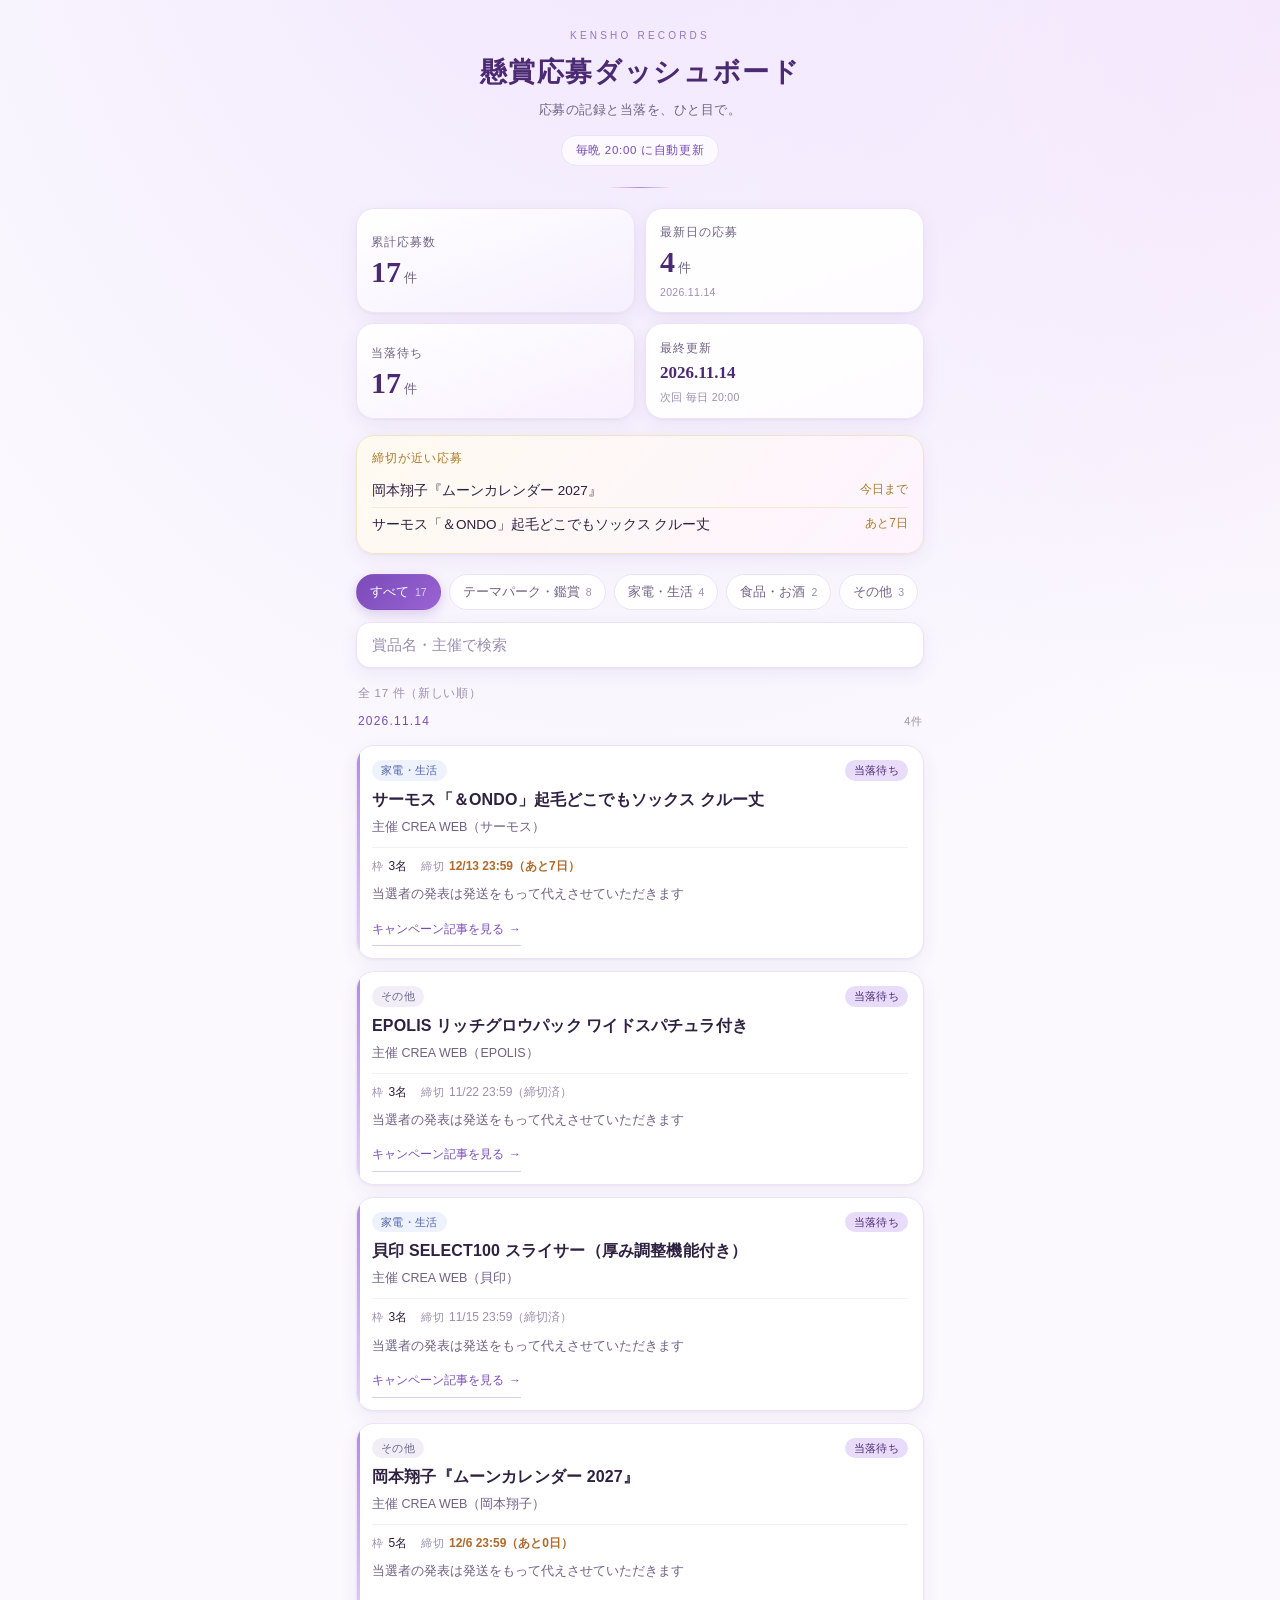
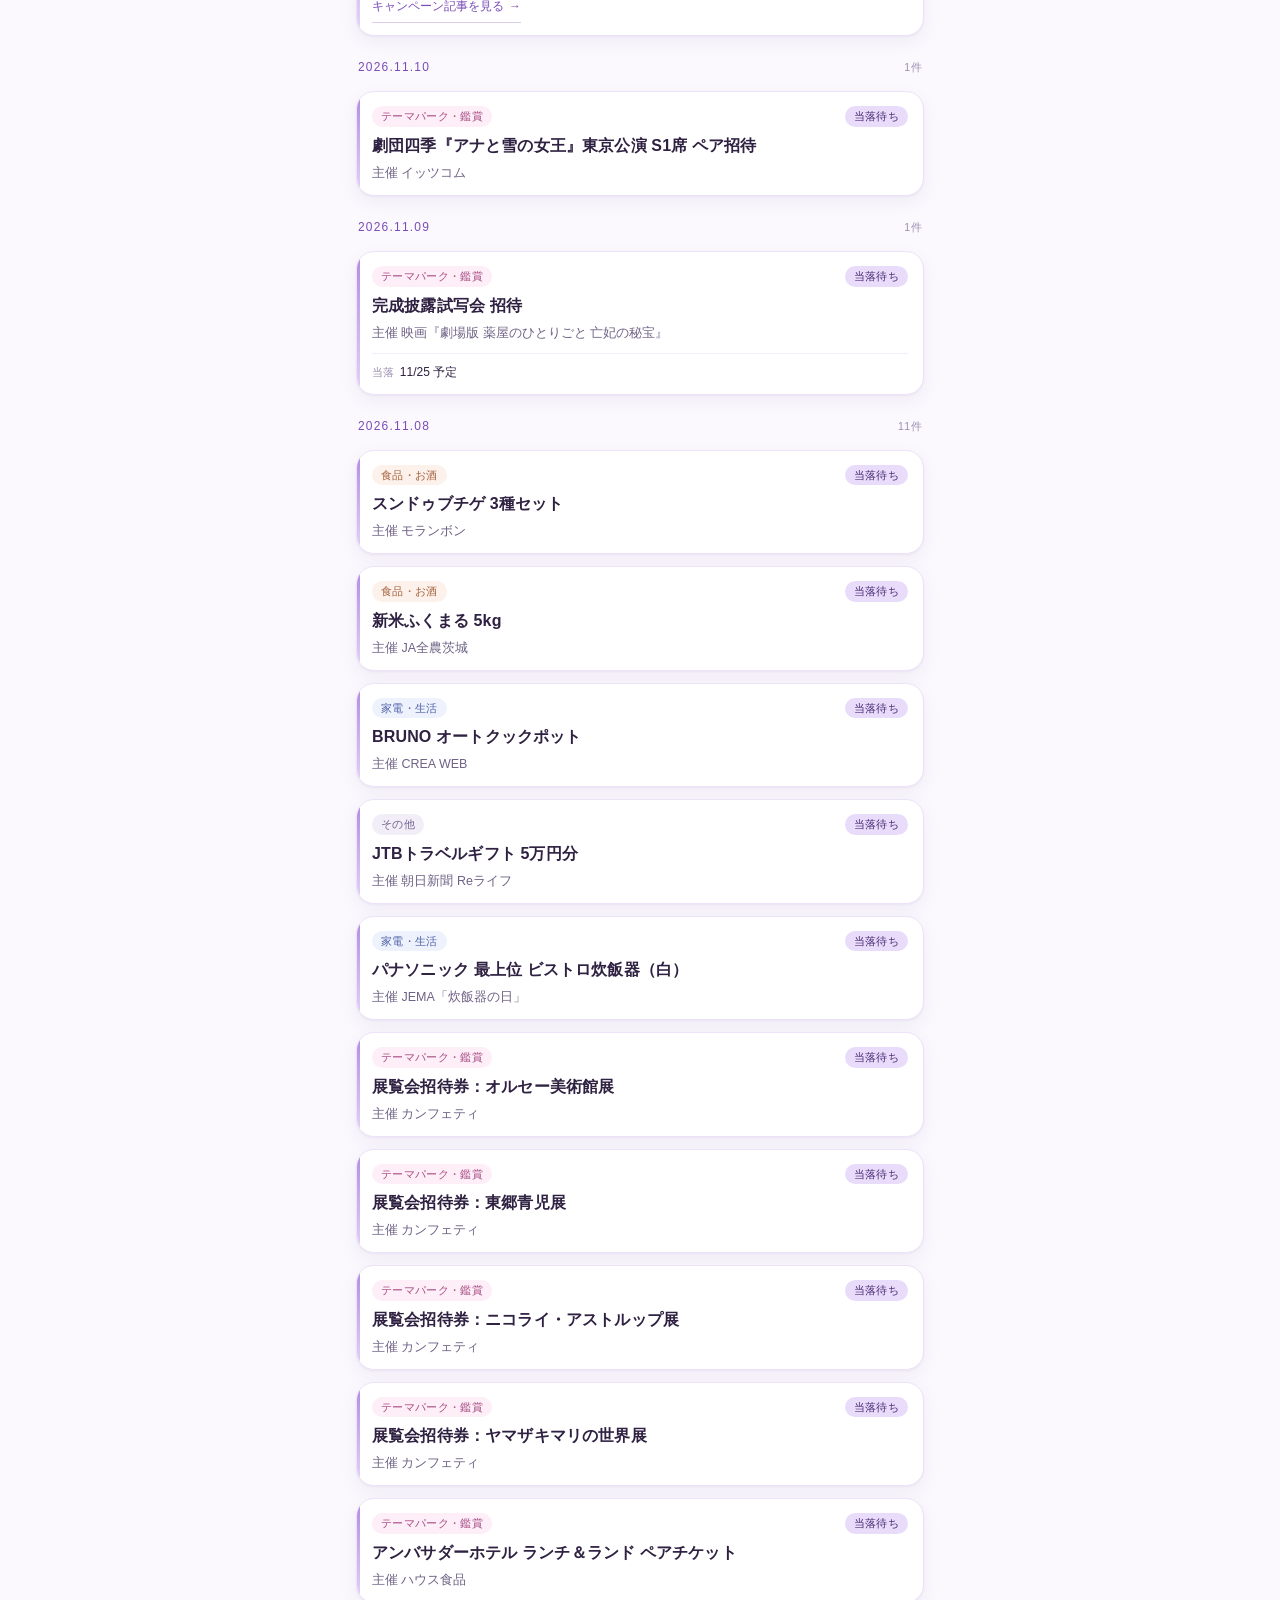
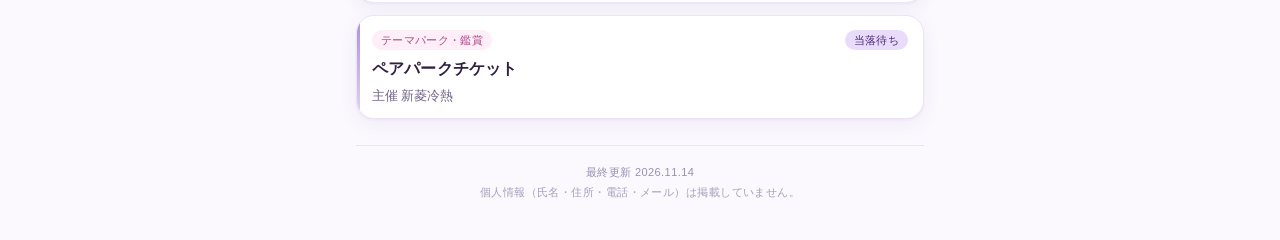
==== index.html @ 9b1d7da9 "懸賞応募ダッシュボードを公開（応募17件）" ====
<!DOCTYPE html>
<html lang="ja">
<head>
<meta charset="utf-8">
<meta name="viewport" content="width=device-width, initial-scale=1, viewport-fit=cover">
<title>懸賞応募ダッシュボード</title>
<meta name="description" content="応募した懸賞の記録と当落をまとめた個人用ダッシュボード。毎晩20:00に自動更新されます。">
<meta name="theme-color" content="#7a4bb8">
<meta name="color-scheme" content="light">
<link rel="manifest" href="manifest.json">
<link rel="icon" href="icon.svg" type="image/svg+xml">
<link rel="apple-touch-icon" href="icon.svg">
<meta name="apple-mobile-web-app-capable" content="yes">
<meta name="apple-mobile-web-app-title" content="懸賞ダッシュ">
<link rel="stylesheet" href="styles.css">
</head>
<body>

<header class="hero">
  <p class="eyebrow">Kensho Records</p>
  <h1>懸賞応募<br class="sp">ダッシュボード</h1>
  <p class="hero-sub">応募の記録と当落を、ひと目で。</p>
  <p class="hero-update">毎晩 20:00 に自動更新</p>
</header>

<main class="wrap">

  <section class="tiles" aria-label="サマリー">
    <div class="tile">
      <p class="tile-label">累計応募数</p>
      <p class="tile-value"><span id="t-total">–</span><span class="unit">件</span></p>
    </div>
    <div class="tile">
      <p class="tile-label">最新日の応募</p>
      <p class="tile-value"><span id="t-latest">–</span><span class="unit">件</span></p>
      <p class="tile-note" id="t-latest-date">&nbsp;</p>
    </div>
    <div class="tile">
      <p class="tile-label">当落待ち</p>
      <p class="tile-value"><span id="t-waiting">–</span><span class="unit">件</span></p>
    </div>
    <div class="tile">
      <p class="tile-label">最終更新</p>
      <p class="tile-value tile-value-sm" id="t-updated">–</p>
      <p class="tile-note">次回 <span id="t-next">–</span></p>
    </div>
  </section>

  <section class="soon" id="soon" hidden>
    <p class="soon-title">締切が近い応募</p>
    <ul class="soon-list" id="soon-list"></ul>
  </section>

  <nav class="filters" aria-label="カテゴリ">
    <button class="chip is-active" data-cat="all" type="button">すべて<span class="chip-num" data-num="all"></span></button>
    <button class="chip" data-cat="テーマパーク・鑑賞" type="button">テーマパーク・鑑賞<span class="chip-num" data-num="テーマパーク・鑑賞"></span></button>
    <button class="chip" data-cat="家電・生活" type="button">家電・生活<span class="chip-num" data-num="家電・生活"></span></button>
    <button class="chip" data-cat="食品・お酒" type="button">食品・お酒<span class="chip-num" data-num="食品・お酒"></span></button>
    <button class="chip" data-cat="その他" type="button">その他<span class="chip-num" data-num="その他"></span></button>
  </nav>

  <div class="search">
    <input id="q" type="search" placeholder="賞品名・主催で検索" autocomplete="off" aria-label="検索">
  </div>

  <p class="count" id="count"></p>

  <div id="list" class="list"></div>

  <p class="empty" id="empty" hidden>該当する応募が見つかりませんでした。</p>

  <footer class="foot">
    <p>最終更新 <span id="f-updated">–</span></p>
    <p class="foot-note">個人情報（氏名・住所・電話・メール）は掲載していません。</p>
  </footer>

</main>

<script src="app.js"></script>
</body>
</html>
---- styles.css ----
/* 懸賞応募ダッシュボード — lilac & purple, mobile first */

:root{
  --ink:#2f2141;
  --ink-soft:#6f6285;
  --ink-mute:#9a8fb0;
  --purple:#7a4bb8;
  --purple-deep:#4b2a73;
  --purple-soft:#b389e0;
  --lav:#f5eefd;
  --lav-2:#e9dcfb;
  --line:#ece3f8;
  --card:#ffffff;
  --gold:#a97b25;
  --gold-bg:#fbf2dc;
  --radius:18px;
  --shadow:0 6px 18px rgba(90,55,140,.07), 0 1px 2px rgba(90,55,140,.05);
}

*{box-sizing:border-box;}

html,body{margin:0;padding:0;}

body{
  min-height:100dvh;
  background:
    radial-gradient(120% 60% at 50% -10%, #efe4fd 0%, rgba(239,228,253,0) 60%),
    radial-gradient(80% 40% at 100% 0%, #f7e9fb 0%, rgba(247,233,251,0) 55%),
    #fbf9fe;
  color:var(--ink);
  font-family:-apple-system, BlinkMacSystemFont, "Hiragino Kaku Gothic ProN", "Noto Sans JP", "Yu Gothic", Meiryo, sans-serif;
  font-size:16px;
  line-height:1.6;
  -webkit-text-size-adjust:100%;
  overflow-x:hidden;
}

/* ---------- hero ---------- */

.hero{
  padding:calc(28px + env(safe-area-inset-top)) 20px 22px;
  text-align:center;
  position:relative;
}
.hero::after{
  content:"";
  position:absolute;left:50%;bottom:0;transform:translateX(-50%);
  width:64px;height:1px;
  background:linear-gradient(90deg,transparent,var(--purple-soft),transparent);
}
.eyebrow{
  margin:0 0 10px;
  font-size:10px;
  letter-spacing:.32em;
  text-transform:uppercase;
  color:var(--purple);
  opacity:.75;
}
.hero h1{
  margin:0;
  font-family:"Hiragino Mincho ProN","Yu Mincho","Noto Serif JP",serif;
  font-size:27px;
  line-height:1.35;
  letter-spacing:.06em;
  font-weight:600;
  color:var(--purple-deep);
}
.hero-sub{
  margin:10px 0 0;
  font-size:13px;
  color:var(--ink-soft);
  letter-spacing:.04em;
}
.hero-update{
  display:inline-block;
  margin:14px 0 0;
  padding:5px 14px;
  border-radius:999px;
  background:rgba(255,255,255,.75);
  border:1px solid var(--line);
  font-size:11.5px;
  letter-spacing:.06em;
  color:var(--purple);
}

/* ---------- layout ---------- */

.wrap{
  max-width:600px;
  margin:0 auto;
  padding:20px 16px calc(36px + env(safe-area-inset-bottom));
}

/* ---------- tiles ---------- */

.tiles{
  display:grid;
  grid-template-columns:1fr 1fr;
  gap:10px;
}
.tile{
  background:linear-gradient(160deg,#ffffff 0%,#fdfbff 100%);
  border:1px solid var(--line);
  border-radius:var(--radius);
  padding:14px 14px 12px;
  box-shadow:var(--shadow);
  min-height:96px;
  display:flex;
  flex-direction:column;
  justify-content:center;
}
.tile:nth-child(1){background:linear-gradient(160deg,#ffffff 0%,#f6efff 100%);}
.tile:nth-child(3){background:linear-gradient(160deg,#ffffff 0%,#f9f0ff 100%);}
.tile-label{
  margin:0 0 4px;
  font-size:11.5px;
  letter-spacing:.08em;
  color:var(--ink-soft);
}
.tile-value{
  margin:0;
  font-family:"Hiragino Mincho ProN","Yu Mincho",serif;
  font-size:30px;
  line-height:1.15;
  font-weight:600;
  color:var(--purple-deep);
  font-variant-numeric:tabular-nums;
  overflow-wrap:anywhere;
}
.tile-value-sm{font-size:17px;line-height:1.35;}
.tile-value .unit{
  font-family:inherit;
  font-size:13px;
  margin-left:3px;
  color:var(--ink-soft);
  font-weight:400;
}
.tile-note{
  margin:4px 0 0;
  font-size:10.5px;
  color:var(--ink-mute);
  letter-spacing:.03em;
}

/* ---------- deadline soon ---------- */

.soon{
  margin-top:16px;
  background:linear-gradient(135deg,#fffaf0 0%,#fdf4ff 100%);
  border:1px solid #f3e4c9;
  border-radius:var(--radius);
  padding:13px 15px 11px;
  box-shadow:var(--shadow);
}
.soon-title{
  margin:0 0 6px;
  font-size:11.5px;
  letter-spacing:.08em;
  color:var(--gold);
}
.soon-list{list-style:none;margin:0;padding:0;}
.soon-list li{
  display:flex;
  justify-content:space-between;
  gap:10px;
  padding:6px 0;
  font-size:13.5px;
  border-top:1px solid rgba(243,228,201,.7);
}
.soon-list li:first-child{border-top:0;}
.soon-list .soon-name{flex:1;min-width:0;overflow-wrap:anywhere;}
.soon-list .soon-when{white-space:nowrap;color:var(--gold);font-size:12px;}

/* ---------- filters ---------- */

.filters{
  display:flex;
  flex-wrap:wrap;
  gap:8px;
  margin:20px 0 12px;
}
.chip{
  appearance:none;
  border:1px solid var(--line);
  background:#fff;
  color:var(--ink-soft);
  font-family:inherit;
  font-size:12.5px;
  line-height:1;
  padding:9px 13px;
  border-radius:999px;
  min-height:36px;
  display:inline-flex;
  align-items:center;
  gap:6px;
  cursor:pointer;
  transition:background .18s, color .18s, border-color .18s, box-shadow .18s;
}
.chip:active{transform:scale(.98);}
.chip.is-active{
  background:linear-gradient(135deg,var(--purple) 0%,#9a63d4 100%);
  border-color:transparent;
  color:#fff;
  box-shadow:0 4px 12px rgba(122,75,184,.25);
}
.chip-num{
  font-size:10.5px;
  opacity:.7;
  font-variant-numeric:tabular-nums;
}

/* ---------- search ---------- */

.search input{
  width:100%;
  font-family:inherit;
  font-size:15px;
  color:var(--ink);
  background:#fff;
  border:1px solid var(--line);
  border-radius:14px;
  padding:12px 15px;
  min-height:46px;
  box-shadow:var(--shadow);
  -webkit-appearance:none;
  appearance:none;
}
.search input::placeholder{color:var(--ink-mute);}
.search input:focus{
  outline:none;
  border-color:var(--purple-soft);
  box-shadow:0 0 0 3px rgba(179,137,224,.18);
}

.count{
  margin:16px 2px 10px;
  font-size:11.5px;
  letter-spacing:.06em;
  color:var(--ink-mute);
}

/* ---------- list ---------- */

.list{display:flex;flex-direction:column;gap:12px;}

.datehead{
  display:flex;
  align-items:baseline;
  justify-content:space-between;
  gap:10px;
  margin:10px 2px 2px;
  font-size:12px;
  letter-spacing:.1em;
  color:var(--purple);
}
.datehead:first-child{margin-top:0;}
.datehead .dh-count{font-size:10.5px;color:var(--ink-mute);letter-spacing:.04em;}

.card{
  position:relative;
  background:var(--card);
  border:1px solid var(--line);
  border-radius:var(--radius);
  padding:14px 15px 12px;
  box-shadow:var(--shadow);
  overflow:hidden;
}
.card::before{
  content:"";
  position:absolute;left:0;top:0;bottom:0;
  width:3px;
  background:linear-gradient(180deg,var(--purple-soft),#e4d3f7);
}
.card-top{
  display:flex;
  align-items:center;
  flex-wrap:wrap;
  gap:6px;
  margin-bottom:7px;
}
.tag{
  font-size:10.5px;
  line-height:1;
  padding:5px 9px;
  border-radius:999px;
  letter-spacing:.03em;
  background:var(--lav);
  color:var(--purple);
  white-space:nowrap;
}
.tag.cat-park{background:#fdeef7;color:#a84d86;}
.tag.cat-home{background:#eef2fd;color:#4f63a8;}
.tag.cat-food{background:#fdf1ec;color:#a5623c;}
.tag.cat-other{background:#f1eef7;color:#6f6290;}

.pill{
  margin-left:auto;
  font-size:10.5px;
  line-height:1;
  padding:5px 9px;
  border-radius:999px;
  background:var(--lav-2);
  color:var(--purple-deep);
  white-space:nowrap;
  letter-spacing:.03em;
}
.pill.st-win{background:var(--gold-bg);color:var(--gold);}
.pill.st-lose{background:#f0eef3;color:#8b8494;}
.pill.st-ship{background:#e8f6f2;color:#2f7a68;}

.prize{
  margin:0;
  font-size:16px;
  line-height:1.5;
  font-weight:600;
  letter-spacing:.01em;
  color:var(--ink);
  overflow-wrap:anywhere;
}
.organizer{
  margin:5px 0 0;
  font-size:12.5px;
  color:var(--ink-soft);
  overflow-wrap:anywhere;
}
.meta{
  display:flex;
  flex-wrap:wrap;
  gap:6px 14px;
  margin:10px 0 0;
  padding:9px 0 0;
  border-top:1px solid #f4eefc;
  font-size:12px;
  color:var(--ink-soft);
}
.meta > div{display:flex;align-items:baseline;gap:5px;}
.meta dt{font-size:10.5px;color:var(--ink-mute);letter-spacing:.04em;}
.meta dd{margin:0;color:var(--ink);font-variant-numeric:tabular-nums;}
.meta dd.is-soon{color:#b06a2c;font-weight:600;}
.meta dd.is-past{color:var(--ink-mute);}

.card-link{
  display:inline-flex;
  align-items:center;
  gap:5px;
  margin:10px 0 0;
  font-size:12px;
  color:var(--purple);
  text-decoration:none;
  border-bottom:1px solid rgba(122,75,184,.28);
  padding-bottom:1px;
  min-height:32px;
}
.card-link:active{opacity:.7;}

.empty{
  text-align:center;
  color:var(--ink-mute);
  font-size:13px;
  padding:26px 0;
}

/* ---------- footer ---------- */

.foot{
  margin-top:26px;
  padding-top:16px;
  border-top:1px solid var(--line);
  text-align:center;
  font-size:11px;
  color:var(--ink-mute);
  letter-spacing:.04em;
}
.foot p{margin:2px 0;}
.foot-note{opacity:.85;}

/* ---------- misc ---------- */

.sp{display:none;}
@media (max-width:400px){
  .hero h1{font-size:25px;}
  .tile-value{font-size:27px;}
  .sp{display:inline;}
}
@media (prefers-reduced-motion:reduce){
  *{transition:none !important;animation:none !important;}
}
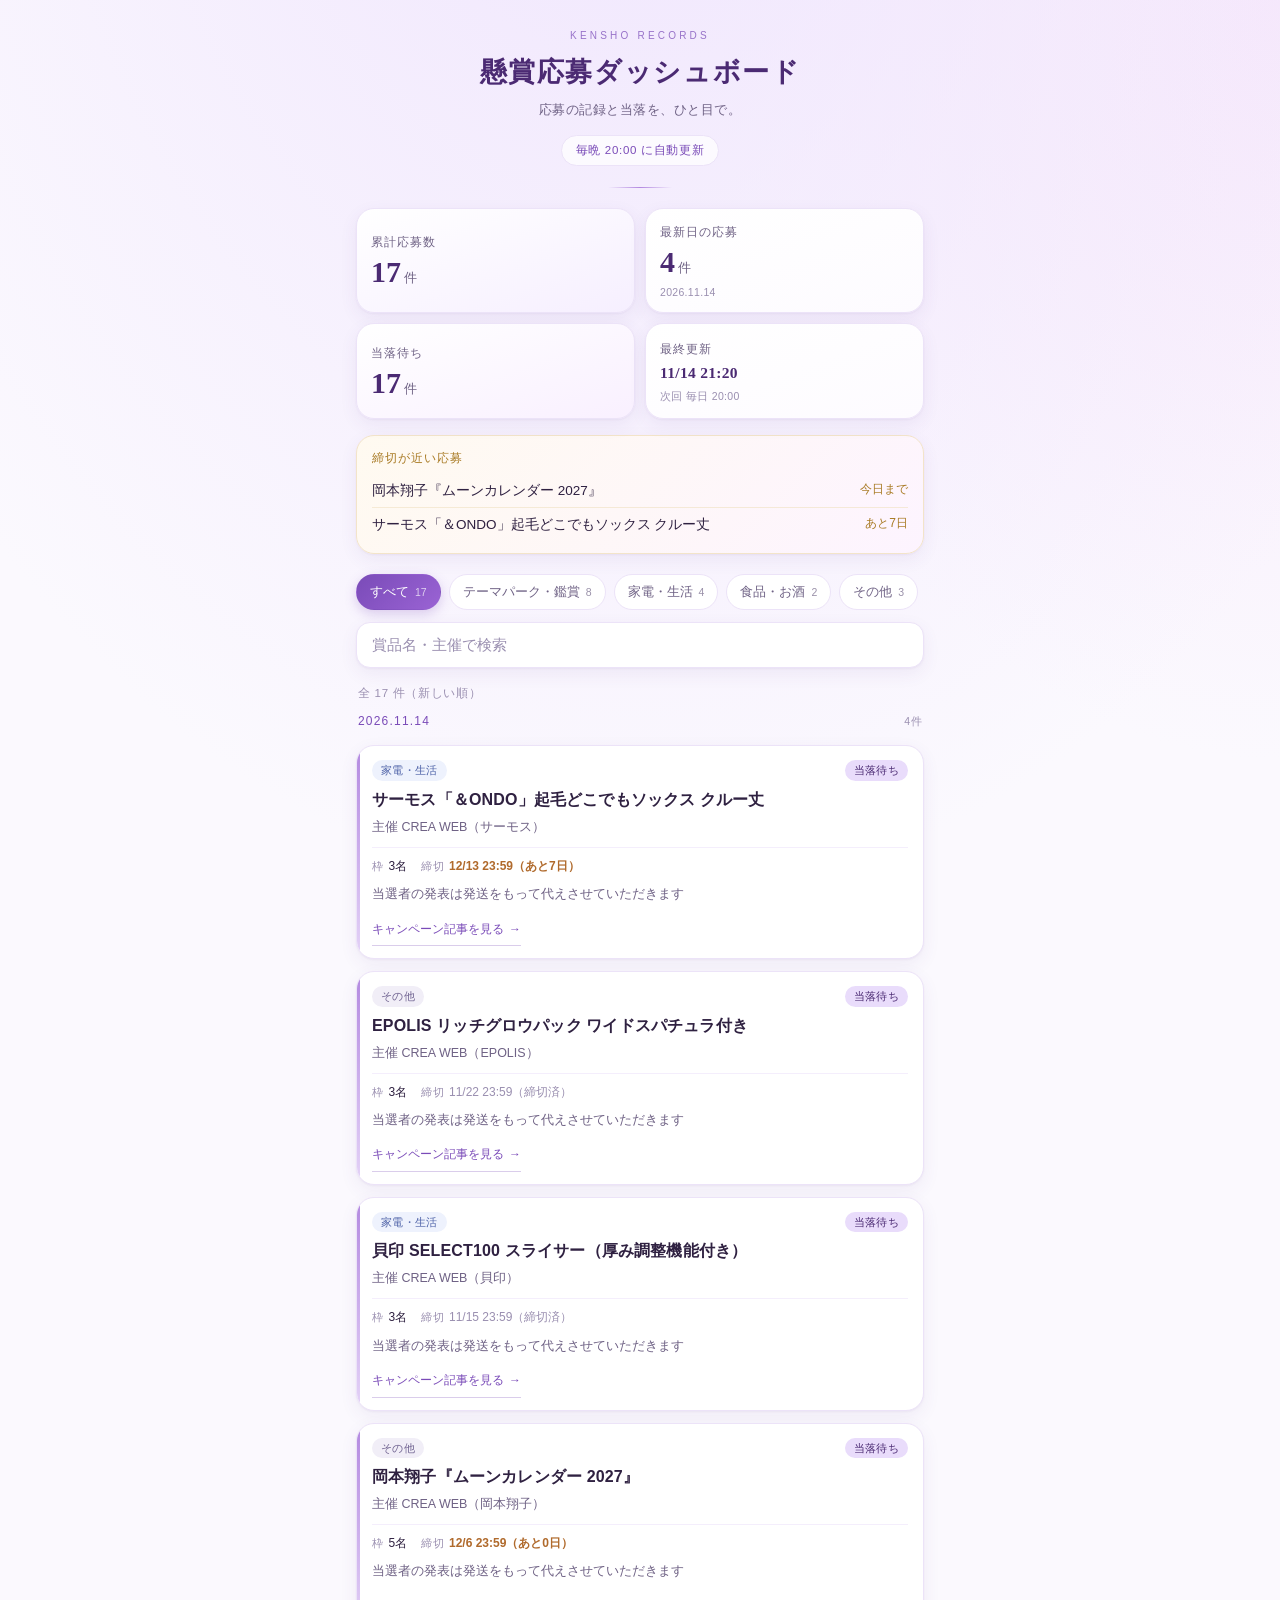
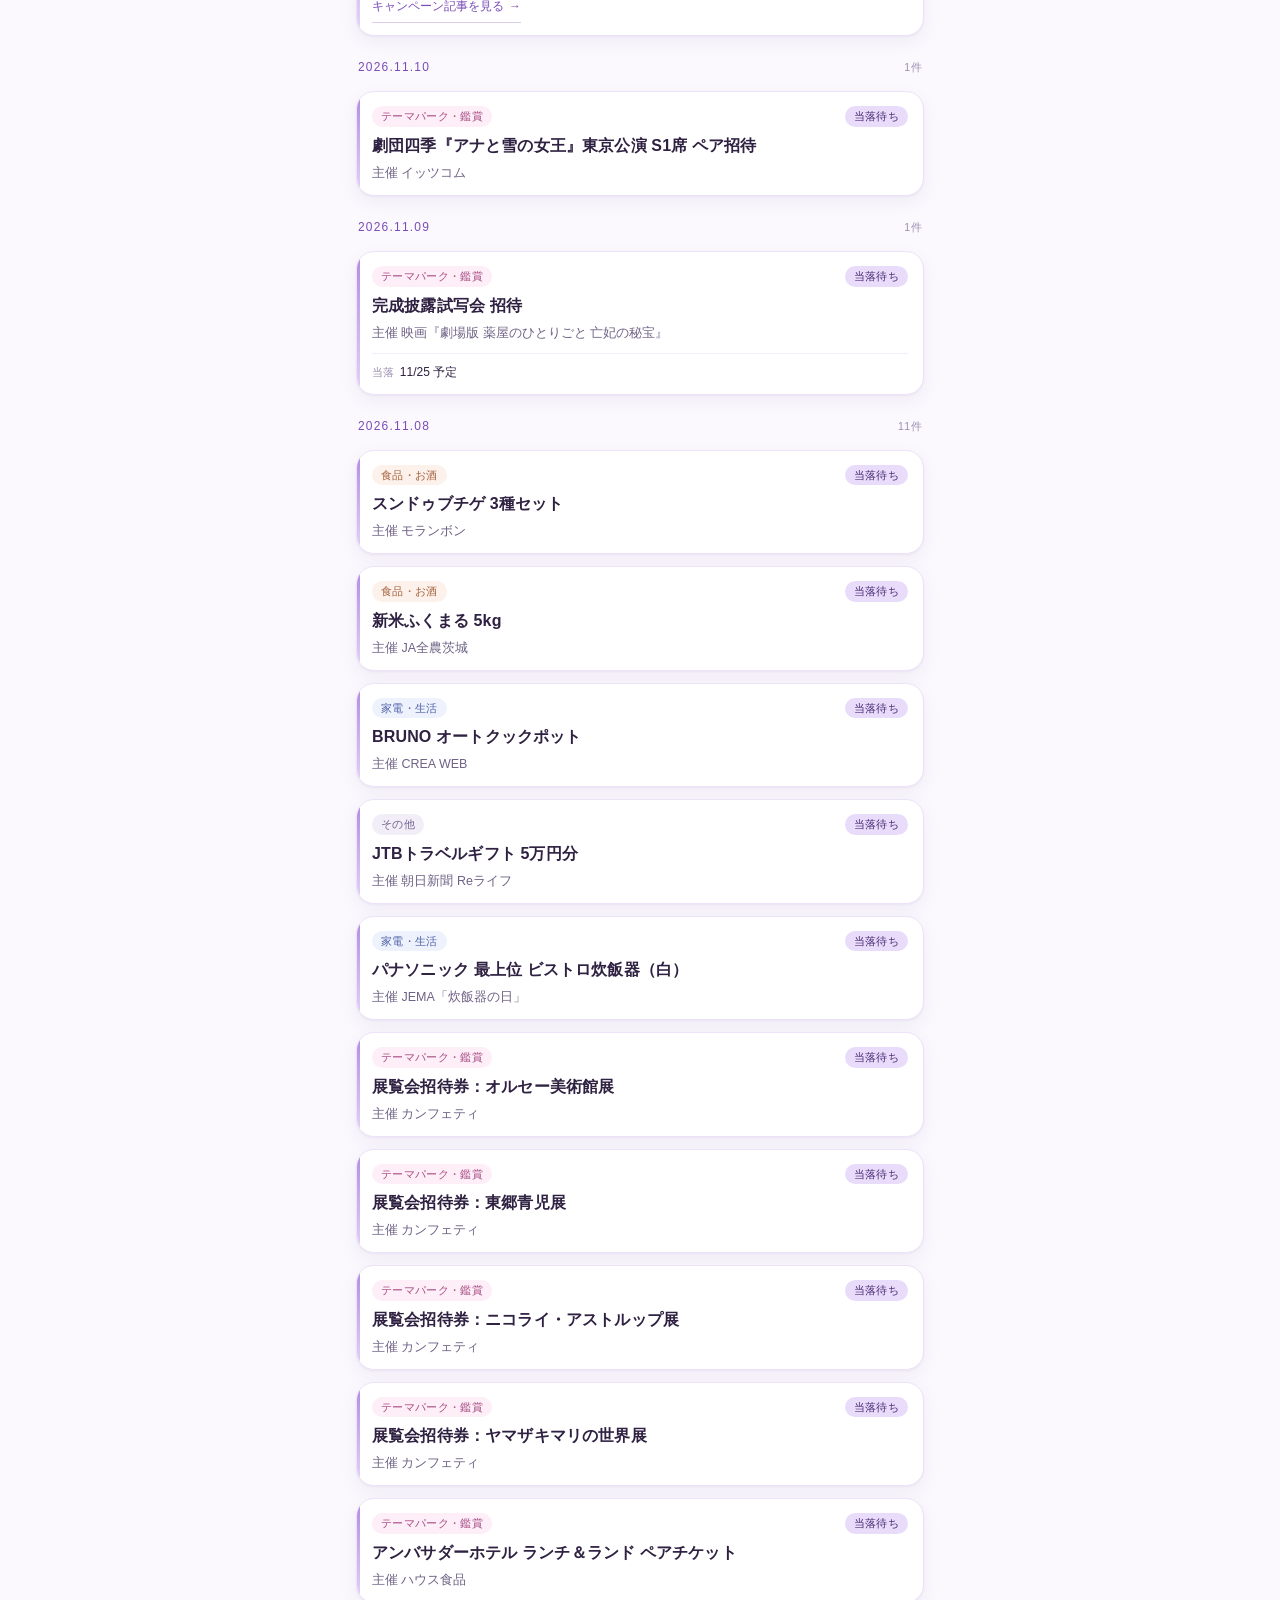
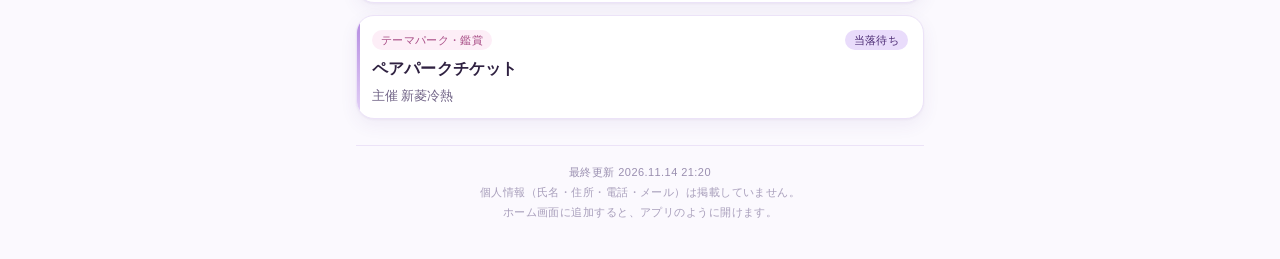
==== commit 61864d4d: "ホーム画面追加の案内とアセットのキャッシュ更新" ====
--- a/index.html
+++ b/index.html
@@ -12,7 +12,7 @@
 <link rel="apple-touch-icon" href="icon.svg">
 <meta name="apple-mobile-web-app-capable" content="yes">
 <meta name="apple-mobile-web-app-title" content="懸賞ダッシュ">
-<link rel="stylesheet" href="styles.css">
+<link rel="stylesheet" href="styles.css?v=20261114">
 </head>
 <body>
 
@@ -72,10 +72,11 @@
   <footer class="foot">
     <p>最終更新 <span id="f-updated">–</span></p>
     <p class="foot-note">個人情報（氏名・住所・電話・メール）は掲載していません。</p>
+    <p class="foot-note">ホーム画面に追加すると、アプリのように開けます。</p>
   </footer>
 
 </main>
 
-<script src="app.js"></script>
+<script src="app.js?v=20261114"></script>
 </body>
 </html>
--- a/styles.css
+++ b/styles.css
@@ -127,7 +127,7 @@
   font-variant-numeric:tabular-nums;
   overflow-wrap:anywhere;
 }
-.tile-value-sm{font-size:17px;line-height:1.35;}
+.tile-value-sm{font-size:15.5px;line-height:1.4;letter-spacing:.02em;}
 .tile-value .unit{
   font-family:inherit;
   font-size:13px;
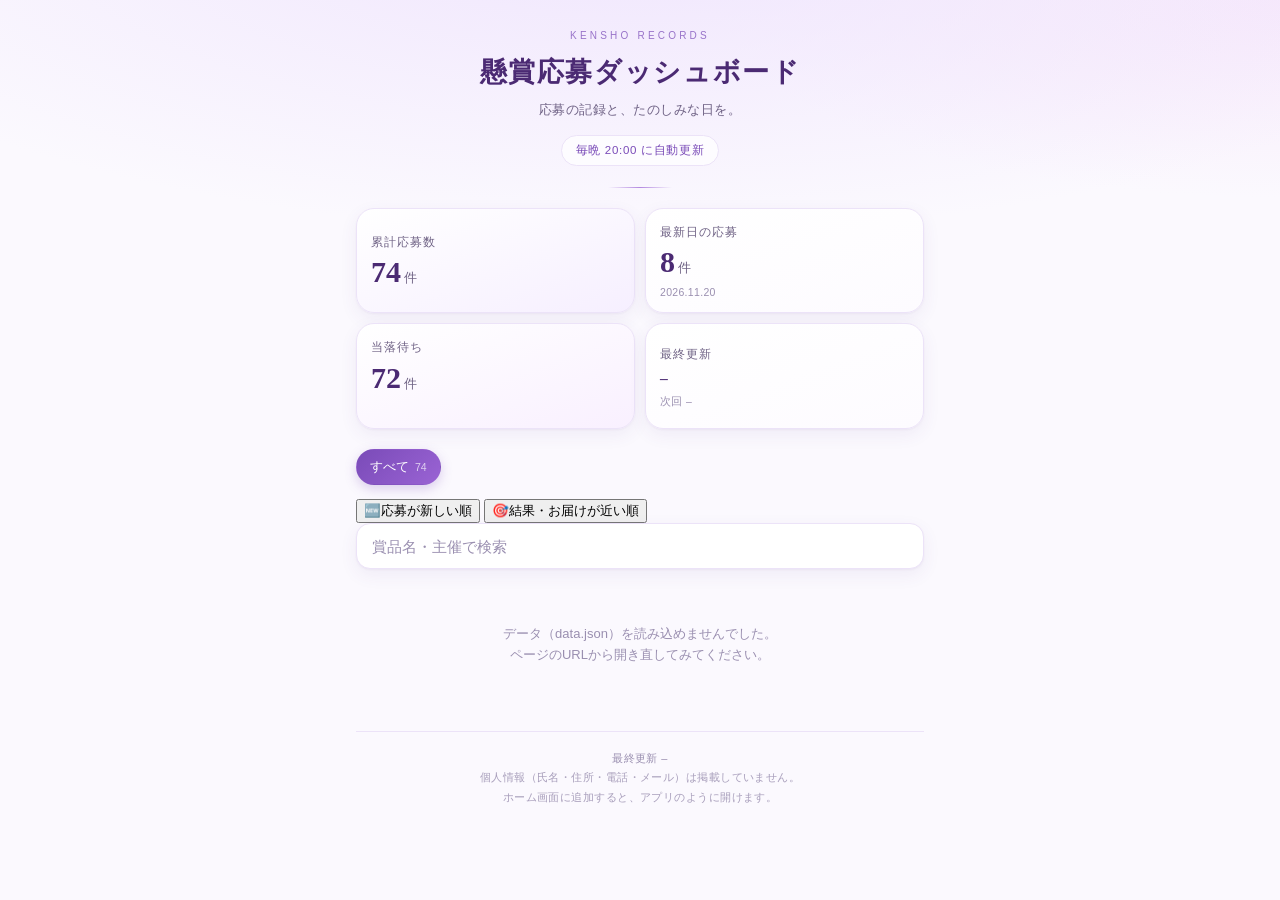
==== commit c8751325: "Polish upcoming footer and refresh preview" ====
--- a/index.html
+++ b/index.html
@@ -12,14 +12,14 @@
 <link rel="apple-touch-icon" href="icon.svg">
 <meta name="apple-mobile-web-app-capable" content="yes">
 <meta name="apple-mobile-web-app-title" content="懸賞ダッシュ">
-<link rel="stylesheet" href="styles.css?v=20261114">
+<link rel="stylesheet" href="styles.css?v=20261120c">
 </head>
 <body>
 
 <header class="hero">
   <p class="eyebrow">Kensho Records</p>
   <h1>懸賞応募<br class="sp">ダッシュボード</h1>
-  <p class="hero-sub">応募の記録と当落を、ひと目で。</p>
+  <p class="hero-sub">応募の記録と、たのしみな日を。</p>
   <p class="hero-update">毎晩 20:00 に自動更新</p>
 </header>
 
@@ -38,6 +38,7 @@
     <div class="tile">
       <p class="tile-label">当落待ち</p>
       <p class="tile-value"><span id="t-waiting">–</span><span class="unit">件</span></p>
+      <p class="tile-note" id="t-next-result">&nbsp;</p>
     </div>
     <div class="tile">
       <p class="tile-label">最終更新</p>
@@ -46,18 +47,25 @@
     </div>
   </section>
 
-  <section class="soon" id="soon" hidden>
-    <p class="soon-title">締切が近い応募</p>
-    <ul class="soon-list" id="soon-list"></ul>
+  <section class="celebrate" id="celebrate" hidden aria-live="polite"></section>
+
+  <section class="upcoming" id="upcoming" hidden>
+    <div class="upcoming-head">
+      <p class="upcoming-title">もうすぐ結果・お届け予定</p>
+      <p class="upcoming-note">近い順</p>
+    </div>
+    <ul class="upcoming-list" id="upcoming-list"></ul>
+    <p class="up-more" id="up-more" hidden></p>
   </section>
 
-  <nav class="filters" aria-label="カテゴリ">
+  <nav class="filters" id="filters" aria-label="カテゴリ">
     <button class="chip is-active" data-cat="all" type="button">すべて<span class="chip-num" data-num="all"></span></button>
-    <button class="chip" data-cat="テーマパーク・鑑賞" type="button">テーマパーク・鑑賞<span class="chip-num" data-num="テーマパーク・鑑賞"></span></button>
-    <button class="chip" data-cat="家電・生活" type="button">家電・生活<span class="chip-num" data-num="家電・生活"></span></button>
-    <button class="chip" data-cat="食品・お酒" type="button">食品・お酒<span class="chip-num" data-num="食品・お酒"></span></button>
-    <button class="chip" data-cat="その他" type="button">その他<span class="chip-num" data-num="その他"></span></button>
   </nav>
+
+  <div class="sortbar" role="group" aria-label="並び順">
+    <button class="sortbtn is-active" data-sort="new" type="button" aria-pressed="true"><span class="sb-ico" aria-hidden="true">🆕</span>応募が新しい順</button>
+    <button class="sortbtn" data-sort="near" type="button" aria-pressed="false"><span class="sb-ico" aria-hidden="true">🎯</span>結果・お届けが近い順</button>
+  </div>
 
   <div class="search">
     <input id="q" type="search" placeholder="賞品名・主催で検索" autocomplete="off" aria-label="検索">
@@ -77,6 +85,6 @@
 
 </main>
 
-<script src="app.js?v=20261114"></script>
+<script src="app.js?v=20261120c"></script>
 </body>
 </html>
--- a/styles.css
+++ b/styles.css
@@ -127,7 +127,7 @@
   font-variant-numeric:tabular-nums;
   overflow-wrap:anywhere;
 }
-.tile-value-sm{font-size:15.5px;line-height:1.4;letter-spacing:.02em;}
+.tile .tile-value-sm{font-size:15.5px;line-height:1.4;letter-spacing:.02em;}
 .tile-value .unit{
   font-family:inherit;
   font-size:13px;
@@ -380,6 +380,7 @@
 @media (max-width:400px){
   .hero h1{font-size:25px;}
   .tile-value{font-size:27px;}
+  .tile .tile-value-sm{font-size:15px;}
   .sp{display:inline;}
 }
 @media (prefers-reduced-motion:reduce){
